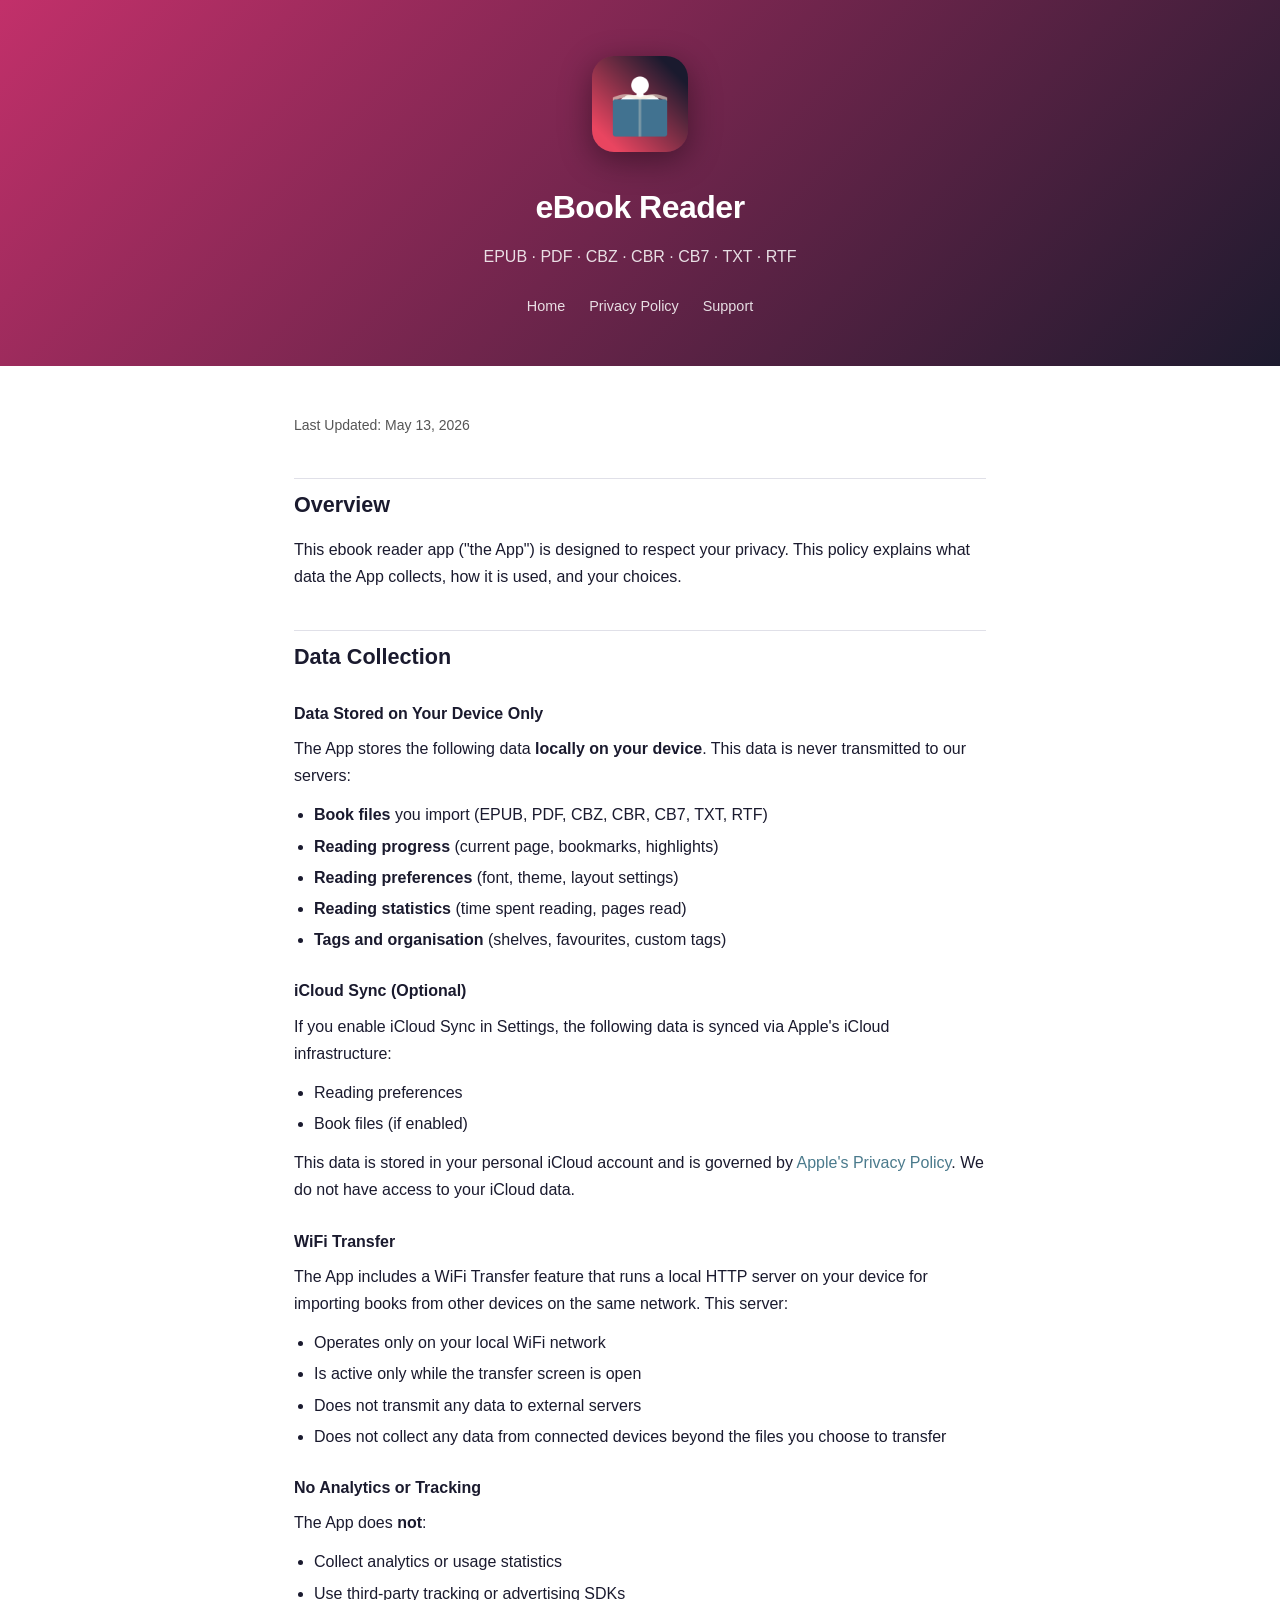
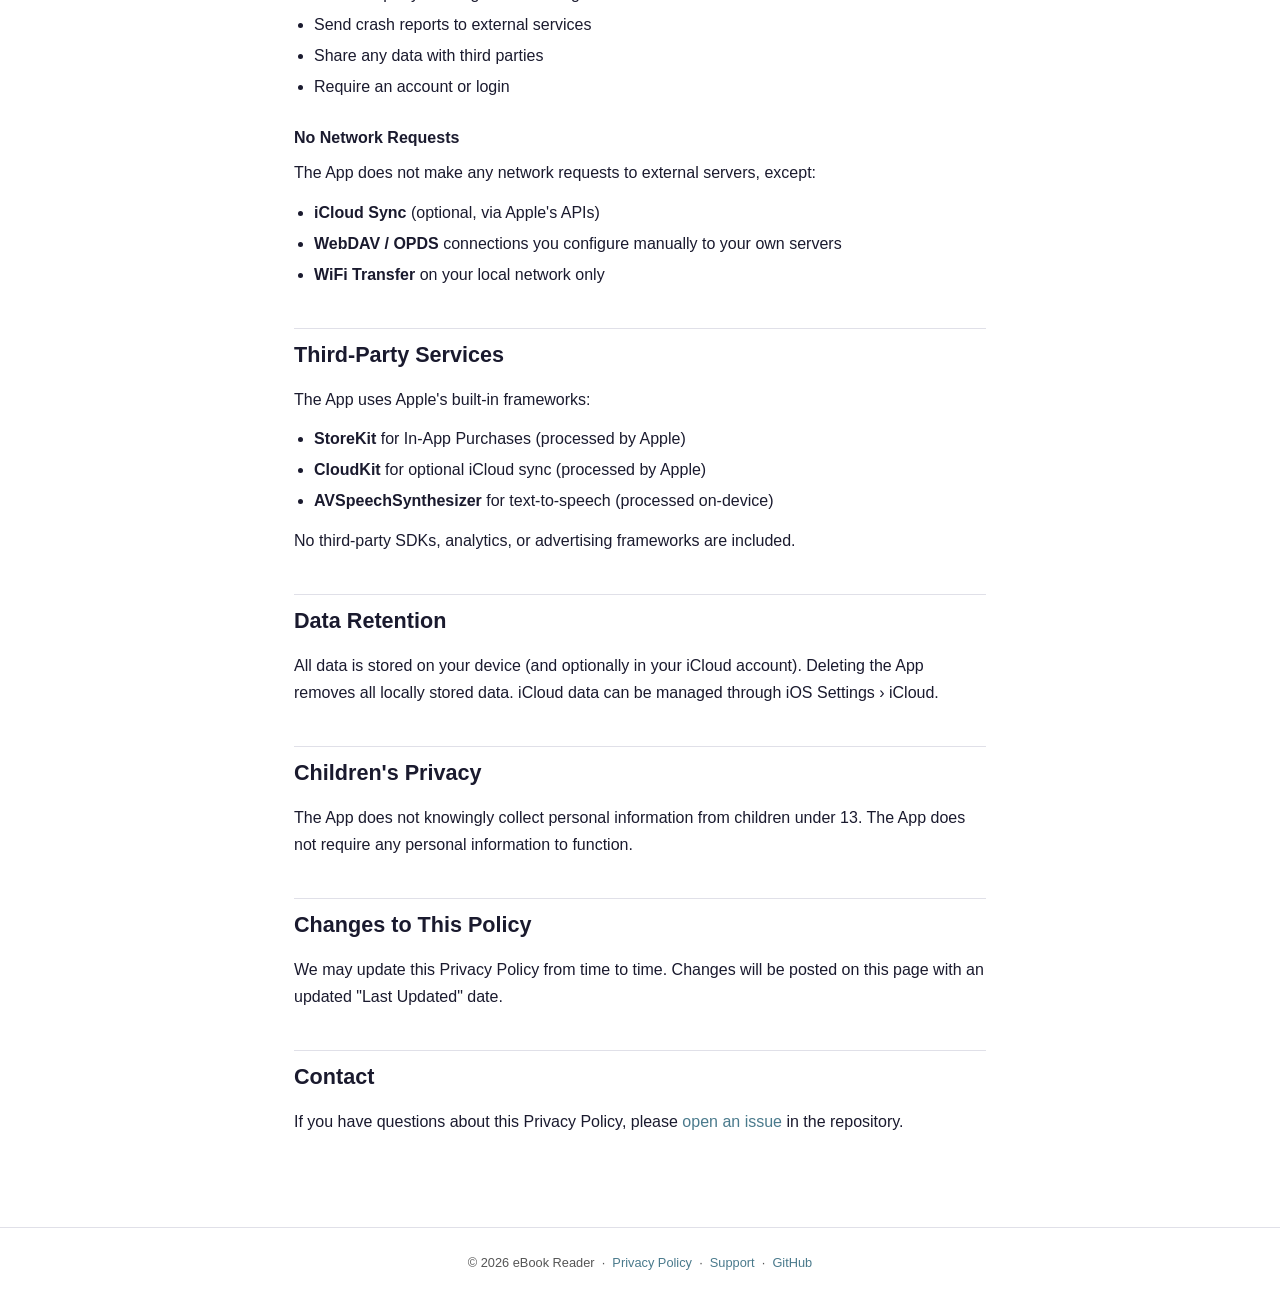
==== docs/privacy.html @ e35af058 "feat: add GitHub Pages site with privacy policy, support, and home page docs/ folder with branded HT" ====
<!DOCTYPE html>
<html lang="en">
<head>
  <meta charset="UTF-8">
  <meta name="viewport" content="width=device-width, initial-scale=1">
  <title>Privacy Policy — eBook Reader</title>
  <meta name="description" content="Privacy policy for the eBook Reader iOS app.">
  <link rel="icon" href="icon.png">
  <link rel="stylesheet" href="style.css">
</head>
<body>

<header class="site-header">
  <img src="icon.png" alt="eBook Reader icon">
  <h1>eBook Reader</h1>
  <p>EPUB · PDF · CBZ · CBR · CB7 · TXT · RTF</p>
  <nav>
    <a href="index.html">Home</a>
    <a href="privacy.html">Privacy Policy</a>
    <a href="support.html">Support</a>
  </nav>
</header>

<main>
  <article class="policy">
    <p class="meta">Last Updated: May 13, 2026</p>

    <h2>Overview</h2>
    <p>This ebook reader app ("the App") is designed to respect your privacy. This policy explains what data the App collects, how it is used, and your choices.</p>

    <h2>Data Collection</h2>

    <h3>Data Stored on Your Device Only</h3>
    <p>The App stores the following data <strong>locally on your device</strong>. This data is never transmitted to our servers:</p>
    <ul>
      <li><strong>Book files</strong> you import (EPUB, PDF, CBZ, CBR, CB7, TXT, RTF)</li>
      <li><strong>Reading progress</strong> (current page, bookmarks, highlights)</li>
      <li><strong>Reading preferences</strong> (font, theme, layout settings)</li>
      <li><strong>Reading statistics</strong> (time spent reading, pages read)</li>
      <li><strong>Tags and organisation</strong> (shelves, favourites, custom tags)</li>
    </ul>

    <h3>iCloud Sync (Optional)</h3>
    <p>If you enable iCloud Sync in Settings, the following data is synced via Apple's iCloud infrastructure:</p>
    <ul>
      <li>Reading preferences</li>
      <li>Book files (if enabled)</li>
    </ul>
    <p>This data is stored in your personal iCloud account and is governed by <a href="https://www.apple.com/privacy/">Apple's Privacy Policy</a>. We do not have access to your iCloud data.</p>

    <h3>WiFi Transfer</h3>
    <p>The App includes a WiFi Transfer feature that runs a local HTTP server on your device for importing books from other devices on the same network. This server:</p>
    <ul>
      <li>Operates only on your local WiFi network</li>
      <li>Is active only while the transfer screen is open</li>
      <li>Does not transmit any data to external servers</li>
      <li>Does not collect any data from connected devices beyond the files you choose to transfer</li>
    </ul>

    <h3>No Analytics or Tracking</h3>
    <p>The App does <strong>not</strong>:</p>
    <ul>
      <li>Collect analytics or usage statistics</li>
      <li>Use third-party tracking or advertising SDKs</li>
      <li>Send crash reports to external services</li>
      <li>Share any data with third parties</li>
      <li>Require an account or login</li>
    </ul>

    <h3>No Network Requests</h3>
    <p>The App does not make any network requests to external servers, except:</p>
    <ul>
      <li><strong>iCloud Sync</strong> (optional, via Apple's APIs)</li>
      <li><strong>WebDAV / OPDS</strong> connections you configure manually to your own servers</li>
      <li><strong>WiFi Transfer</strong> on your local network only</li>
    </ul>

    <h2>Third-Party Services</h2>
    <p>The App uses Apple's built-in frameworks:</p>
    <ul>
      <li><strong>StoreKit</strong> for In-App Purchases (processed by Apple)</li>
      <li><strong>CloudKit</strong> for optional iCloud sync (processed by Apple)</li>
      <li><strong>AVSpeechSynthesizer</strong> for text-to-speech (processed on-device)</li>
    </ul>
    <p>No third-party SDKs, analytics, or advertising frameworks are included.</p>

    <h2>Data Retention</h2>
    <p>All data is stored on your device (and optionally in your iCloud account). Deleting the App removes all locally stored data. iCloud data can be managed through iOS Settings &rsaquo; iCloud.</p>

    <h2>Children's Privacy</h2>
    <p>The App does not knowingly collect personal information from children under 13. The App does not require any personal information to function.</p>

    <h2>Changes to This Policy</h2>
    <p>We may update this Privacy Policy from time to time. Changes will be posted on this page with an updated "Last Updated" date.</p>

    <h2>Contact</h2>
    <p>If you have questions about this Privacy Policy, please <a href="https://github.com/cheokjiade/ebook-reader-public/issues">open an issue</a> in the repository.</p>
  </article>
</main>

<footer>
  &copy; 2026 eBook Reader &nbsp;·&nbsp;
  <a href="privacy.html">Privacy Policy</a> &nbsp;·&nbsp;
  <a href="support.html">Support</a> &nbsp;·&nbsp;
  <a href="https://github.com/cheokjiade/ebook-reader-public">GitHub</a>
</footer>

</body>
</html>
---- docs/style.css ----
:root {
  --brand-start: #c2306a;
  --brand-end: #1d1a2e;
  --accent: #4a7a8c;
  --text: #1a1a2e;
  --text-muted: #555;
  --bg: #fff;
  --surface: #f7f7f9;
  --border: #e0e0e8;
  --radius: 12px;
}

@media (prefers-color-scheme: dark) {
  :root {
    --text: #eaeaf2;
    --text-muted: #aaa;
    --bg: #12111e;
    --surface: #1d1c2e;
    --border: #2e2d42;
  }
}

* { box-sizing: border-box; margin: 0; padding: 0; }

body {
  font-family: -apple-system, BlinkMacSystemFont, "Segoe UI", sans-serif;
  font-size: 16px;
  line-height: 1.7;
  color: var(--text);
  background: var(--bg);
}

a { color: var(--accent); text-decoration: none; }
a:hover { text-decoration: underline; }

/* ── Header ── */
.site-header {
  background: linear-gradient(135deg, var(--brand-start), var(--brand-end));
  color: #fff;
  text-align: center;
  padding: 56px 24px 48px;
}

.site-header img {
  width: 96px;
  height: 96px;
  border-radius: 22px;
  box-shadow: 0 8px 32px rgba(0,0,0,0.4);
  margin-bottom: 20px;
}

.site-header h1 {
  font-size: 2rem;
  font-weight: 700;
  letter-spacing: -0.5px;
}

.site-header p {
  margin-top: 8px;
  font-size: 1rem;
  opacity: 0.85;
}

.site-header nav {
  margin-top: 24px;
  display: flex;
  justify-content: center;
  gap: 24px;
}

.site-header nav a {
  color: rgba(255,255,255,0.85);
  font-size: 0.9rem;
  font-weight: 500;
}

.site-header nav a:hover { color: #fff; text-decoration: none; }

/* ── Main content ── */
main {
  max-width: 740px;
  margin: 0 auto;
  padding: 48px 24px 80px;
}

/* ── Hero (index only) ── */
.hero {
  text-align: center;
  padding: 16px 0 48px;
}

.hero h2 {
  font-size: 1.6rem;
  font-weight: 700;
  margin-bottom: 12px;
}

.hero p {
  color: var(--text-muted);
  max-width: 480px;
  margin: 0 auto 28px;
}

.badge img { height: 52px; }

/* ── Feature grid ── */
.features {
  display: grid;
  grid-template-columns: repeat(auto-fit, minmax(200px, 1fr));
  gap: 16px;
  margin: 48px 0;
}

.feature {
  background: var(--surface);
  border: 1px solid var(--border);
  border-radius: var(--radius);
  padding: 20px;
}

.feature h3 { font-size: 0.95rem; font-weight: 600; margin-bottom: 6px; }
.feature p  { font-size: 0.875rem; color: var(--text-muted); }

/* ── Privacy policy ── */
.policy h2 {
  font-size: 1.35rem;
  font-weight: 700;
  margin: 40px 0 12px;
  padding-top: 8px;
  border-top: 1px solid var(--border);
}

.policy h2:first-child { border-top: none; margin-top: 0; }

.policy h3 {
  font-size: 1rem;
  font-weight: 600;
  margin: 24px 0 8px;
}

.policy p  { margin-bottom: 12px; color: var(--text); }

.policy ul {
  padding-left: 20px;
  margin-bottom: 12px;
}

.policy ul li { margin-bottom: 4px; }

.policy strong { color: var(--text); }

.policy .meta {
  font-size: 0.875rem;
  color: var(--text-muted);
  margin-bottom: 36px;
}

/* ── Footer ── */
footer {
  text-align: center;
  padding: 24px;
  font-size: 0.8rem;
  color: var(--text-muted);
  border-top: 1px solid var(--border);
}
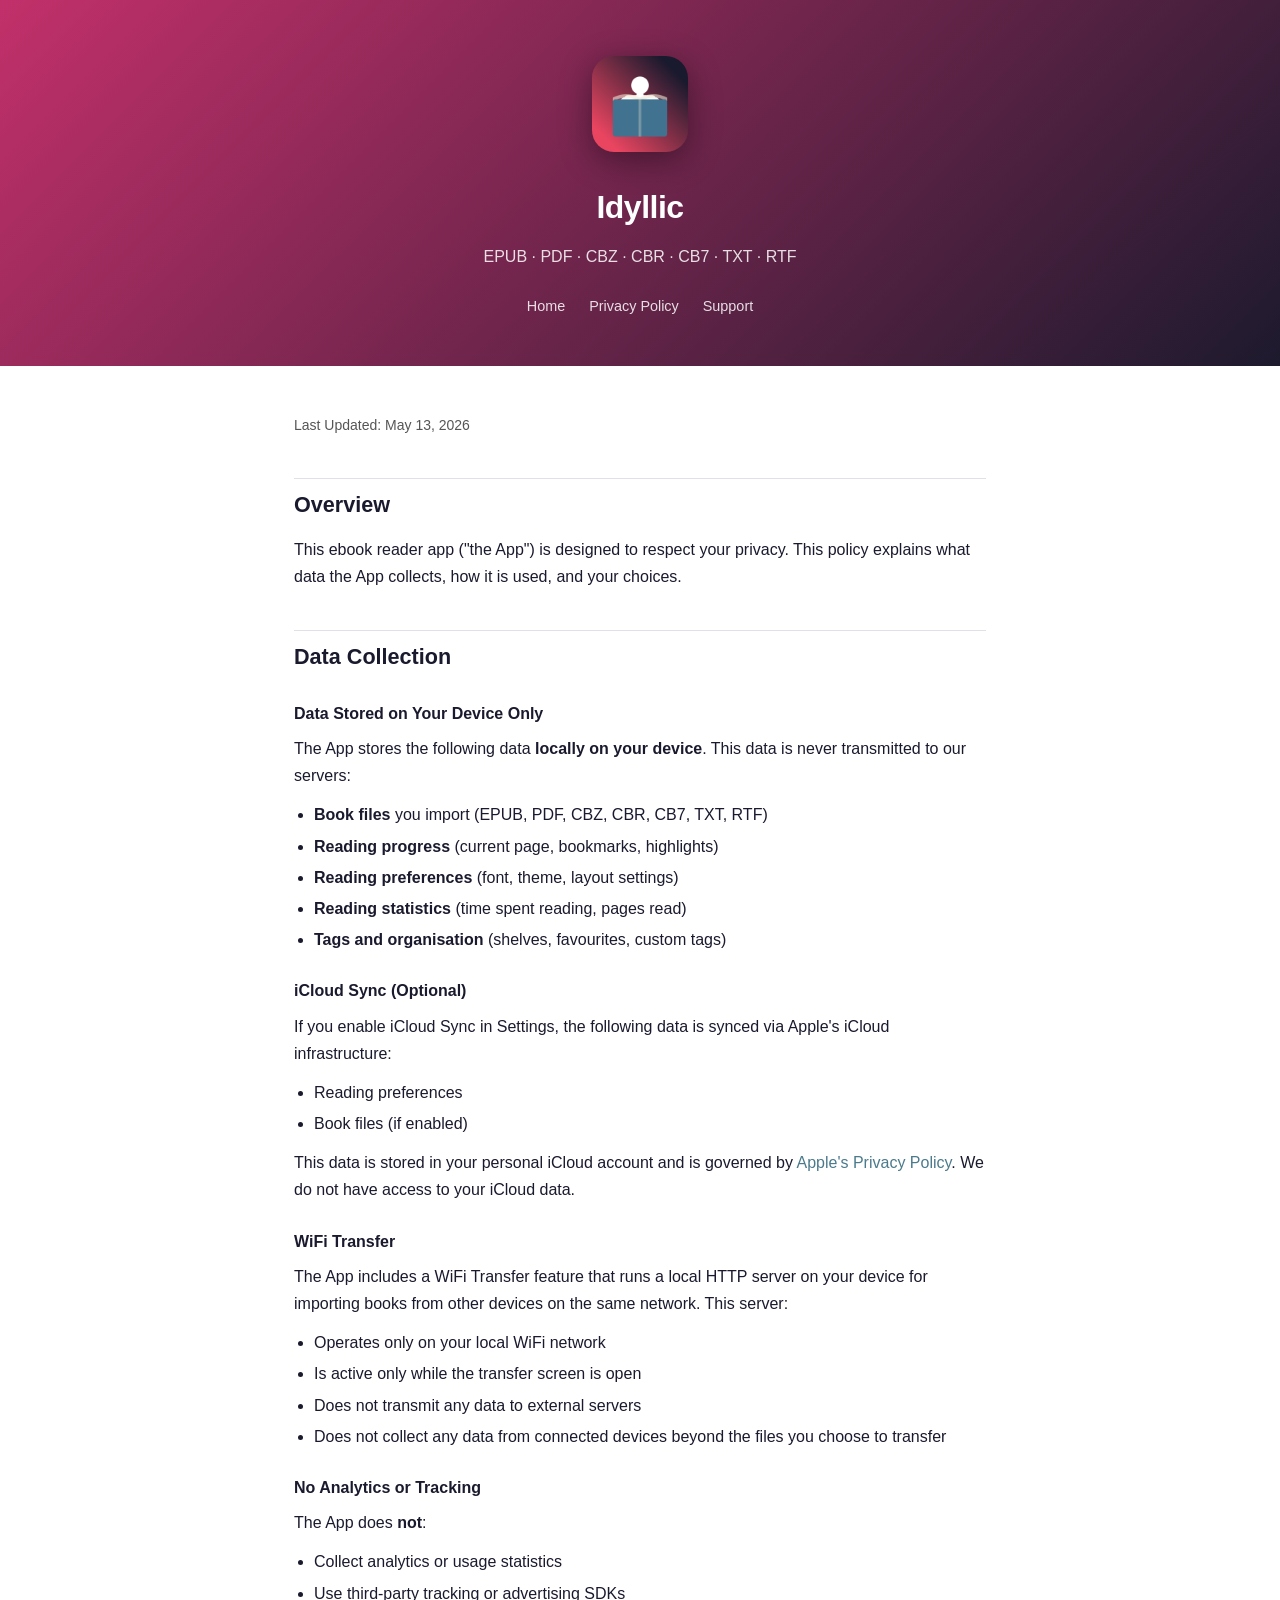
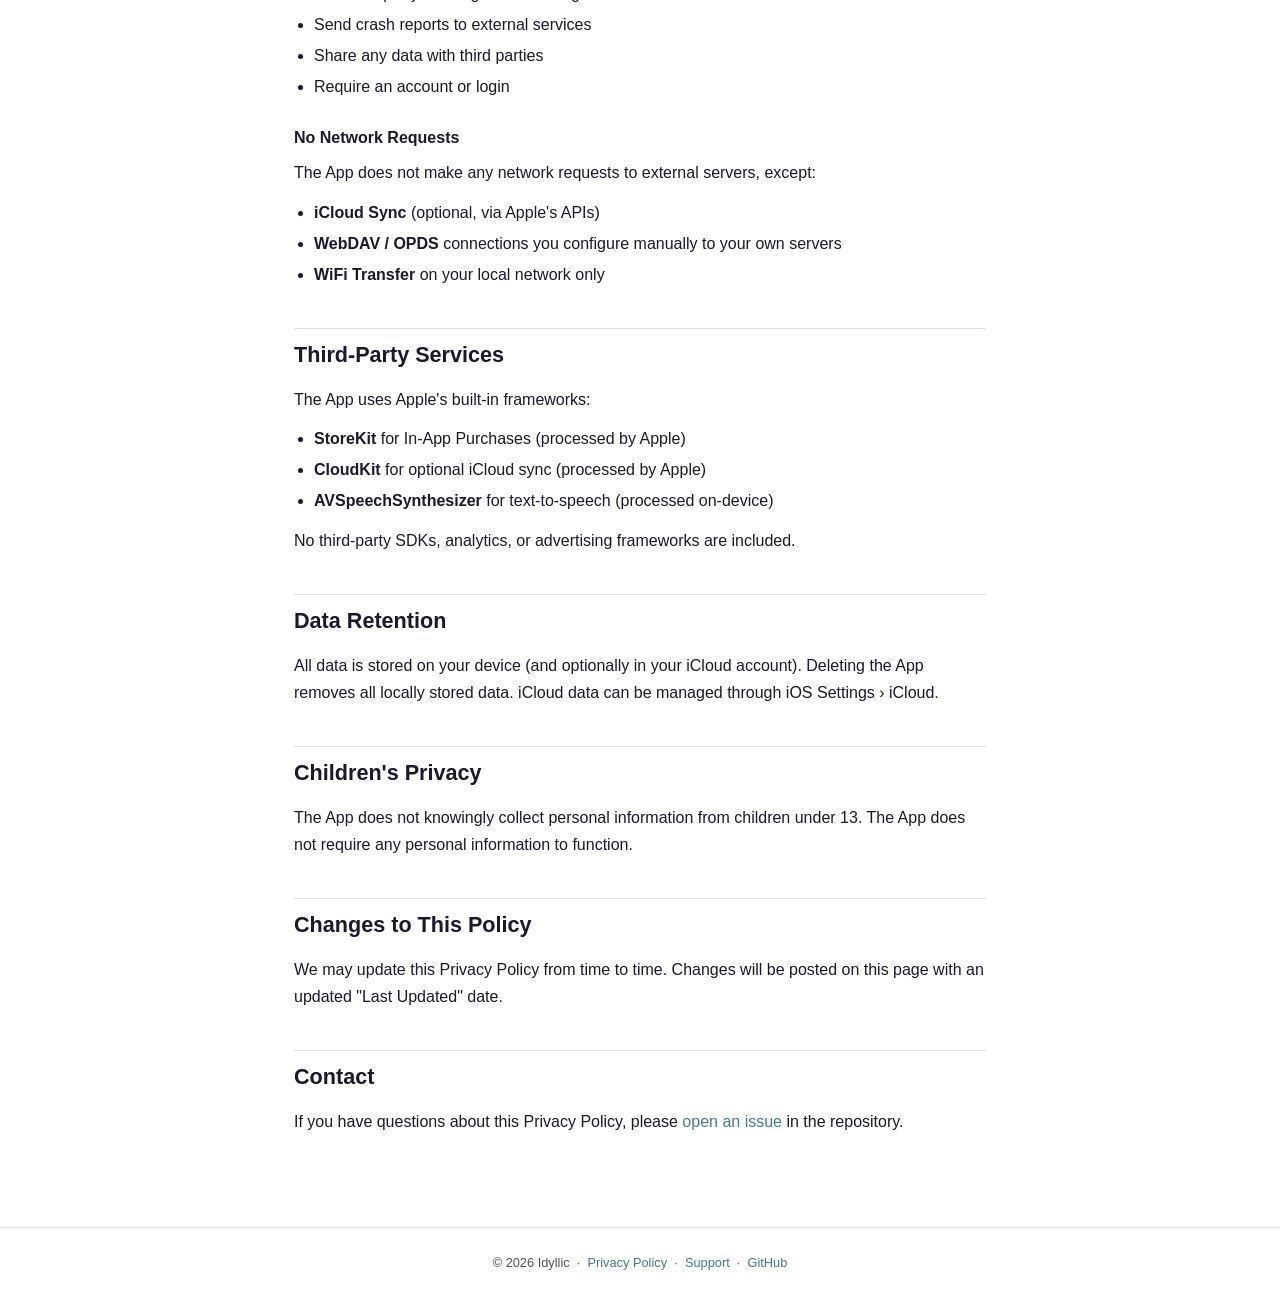
==== commit ddb6065a: "chore: rename site to Idyllic" ====
--- a/docs/privacy.html
+++ b/docs/privacy.html
@@ -3,16 +3,16 @@
 <head>
   <meta charset="UTF-8">
   <meta name="viewport" content="width=device-width, initial-scale=1">
-  <title>Privacy Policy — eBook Reader</title>
-  <meta name="description" content="Privacy policy for the eBook Reader iOS app.">
+  <title>Privacy Policy — Idyllic</title>
+  <meta name="description" content="Privacy policy for the Idyllic iOS app.">
   <link rel="icon" href="icon.png">
   <link rel="stylesheet" href="style.css">
 </head>
 <body>
 
 <header class="site-header">
-  <img src="icon.png" alt="eBook Reader icon">
-  <h1>eBook Reader</h1>
+  <img src="icon.png" alt="Idyllic icon">
+  <h1>Idyllic</h1>
   <p>EPUB · PDF · CBZ · CBR · CB7 · TXT · RTF</p>
   <nav>
     <a href="index.html">Home</a>
@@ -94,15 +94,15 @@
     <p>We may update this Privacy Policy from time to time. Changes will be posted on this page with an updated "Last Updated" date.</p>
 
     <h2>Contact</h2>
-    <p>If you have questions about this Privacy Policy, please <a href="https://github.com/cheokjiade/ebook-reader-public/issues">open an issue</a> in the repository.</p>
+    <p>If you have questions about this Privacy Policy, please <a href="https://github.com/cheokjiade/reverie-ebook-reader/issues">open an issue</a> in the repository.</p>
   </article>
 </main>
 
 <footer>
-  &copy; 2026 eBook Reader &nbsp;·&nbsp;
+  &copy; 2026 Idyllic &nbsp;·&nbsp;
   <a href="privacy.html">Privacy Policy</a> &nbsp;·&nbsp;
   <a href="support.html">Support</a> &nbsp;·&nbsp;
-  <a href="https://github.com/cheokjiade/ebook-reader-public">GitHub</a>
+  <a href="https://github.com/cheokjiade/reverie-ebook-reader">GitHub</a>
 </footer>
 
 </body>
